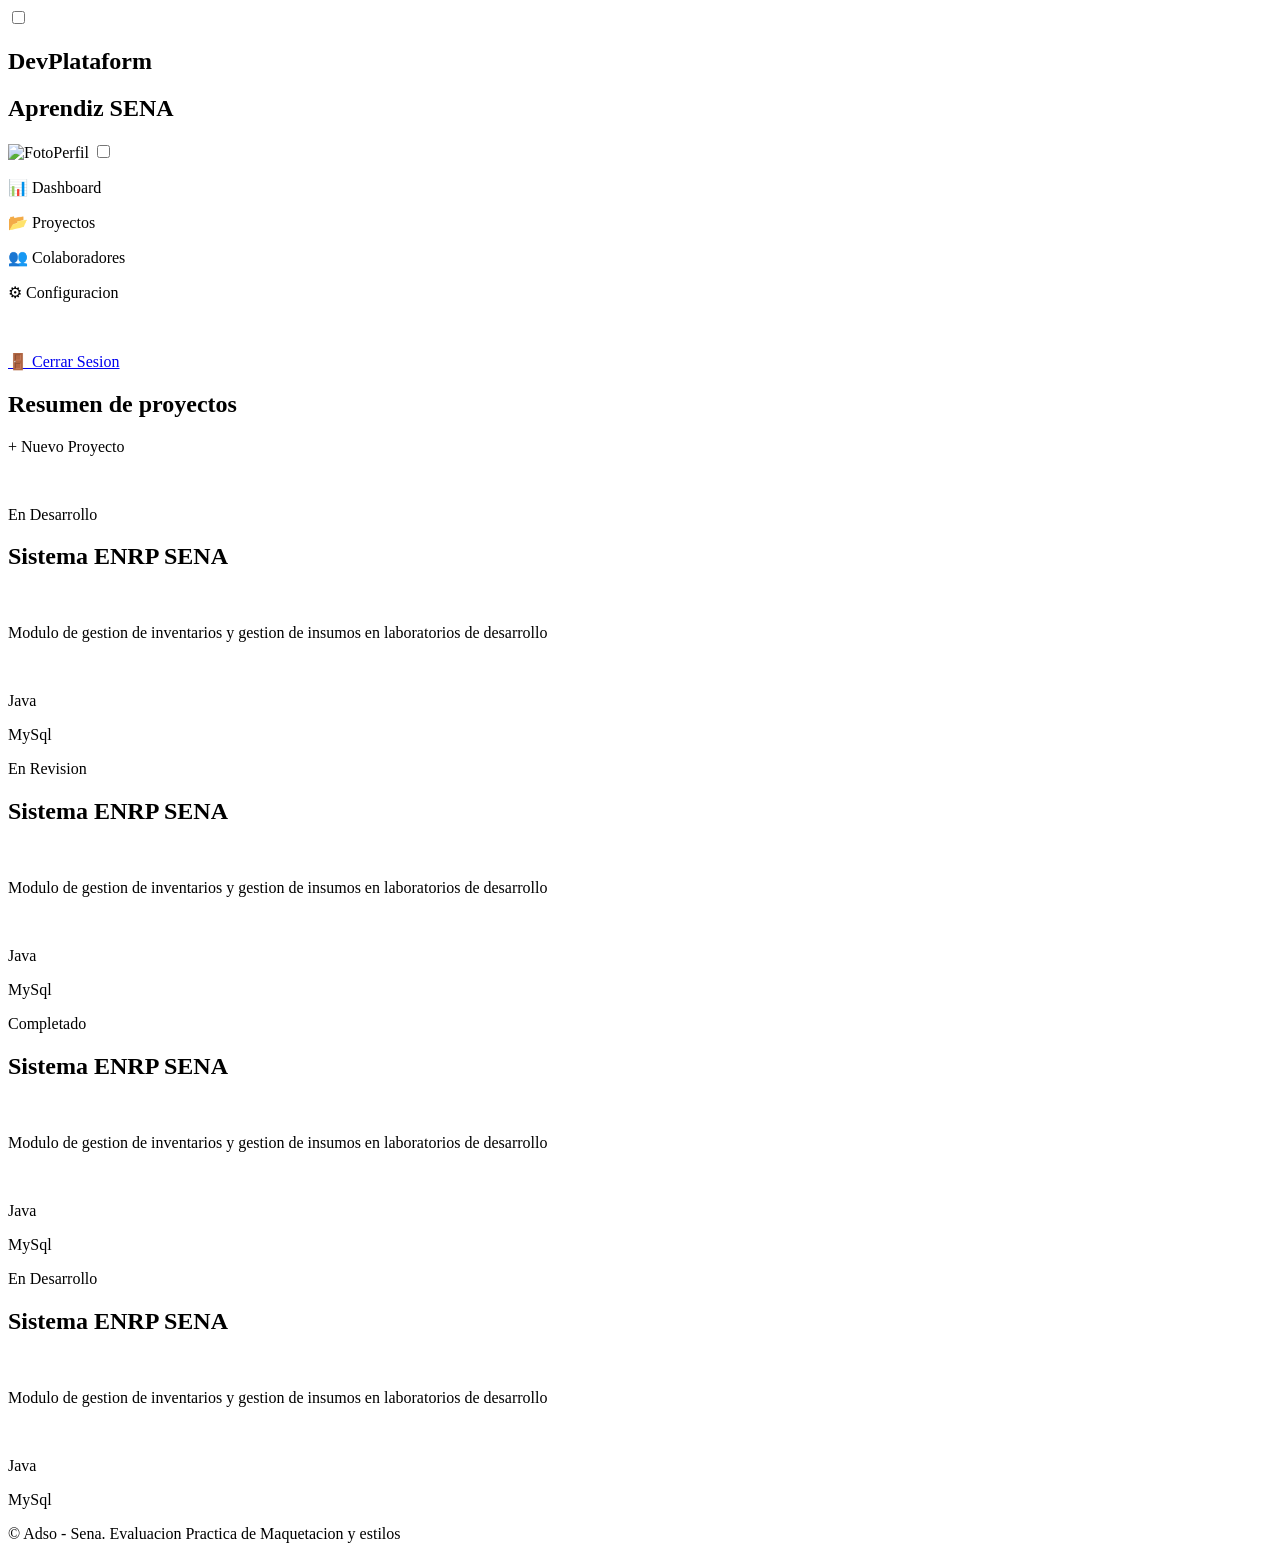
==== dashboard.html @ 69319ce9 "Update dashboard.html" ====
<!DOCTYPE html>
<html lang="en">
<head>
    <meta charset="UTF-8">
    <meta name="viewport" content="width=device-width, initial-scale=1.0">
    <title>dashboard</title>

    <link rel="stylesheet" href="/CSS/styles2.css">
</head>
<body>


    <div class="contenedorPrincipal">
    <nav class="barraNavegacion">
        <div class="seccionLogo">
            <input type="checkbox" class="desplegable">
            <h2> DevPlataform </h2>

        </div>

        <div class="seccionLogo">
            <h2>Aprendiz SENA</h2>
            <img src="/assets/img/perfil.jpg" alt="FotoPerfil">
            <input type="checkbox" class="tono">
        </div>
    </nav>

    <aside class="barraLateral">
        <a> <p><span>📊</span> Dashboard</p></a>
        <a> <p><span>📂</span> Proyectos</p></a>
        <a> <p><span>👥</span> Colaboradores</p></a>
        <a> <p><span>⚙</span> Configuracion</p></a>
        <br>
        <a class="cerrarSesion" href="/index.html"> <p><span>🚪</span> Cerrar Sesion</p></a>
    </aside>

    <main>
        <section class="seccionProyecto">
            <h1> Resumen de proyectos </h1>
            <a class="btn"> <p>+ Nuevo Proyecto</p></a>
        </section>
        <br>
        <section class="carrusel">
            <article>
                <p class="etiqueta Desarollo">En Desarrollo</p>
                <h2>Sistema ENRP SENA</h2>
                <br>
                <p> Modulo de gestion de inventarios y gestion de insumos en laboratorios de desarrollo</p>
                <br>
                <div class="seccionEtiquetas">
                    <p>Java</p>
                    <p>MySql</p>
                </div>
            </article>

            <article>
                <p class="etiqueta Revision">En Revision</p>
                <h2>Sistema ENRP SENA</h2>
                <br>
                <p> Modulo de gestion de inventarios y gestion de insumos en laboratorios de desarrollo</p>
                <br>
                <div class="seccionEtiquetas">
                    <p>Java</p>
                    <p>MySql</p>
                </div>
            </article>

            <article>
                <p class="etiqueta Completado">Completado</p>
                <h2>Sistema ENRP SENA</h2>
                <br>
                <p> Modulo de gestion de inventarios y gestion de insumos en laboratorios de desarrollo</p>
                <br>
                <div class="seccionEtiquetas">
                    <p>Java</p>
                    <p>MySql</p>
                </div>
            </article>

            <article>
                <p class="etiqueta Desarollo">En Desarrollo</p>
                <h2>Sistema ENRP SENA</h2>
                <br>
                <p> Modulo de gestion de inventarios y gestion de insumos en laboratorios de desarrollo</p>
                <br>
                <div class="seccionEtiquetas">
                    <p>Java</p>
                    <p>MySql</p>
                </div>
            </article>
        </section>
    </main>
    

    <footer>
        <p> &copy; Adso - Sena. Evaluacion Practica de Maquetacion y estilos</p>
    </footer>

</div>

</body>
</html>
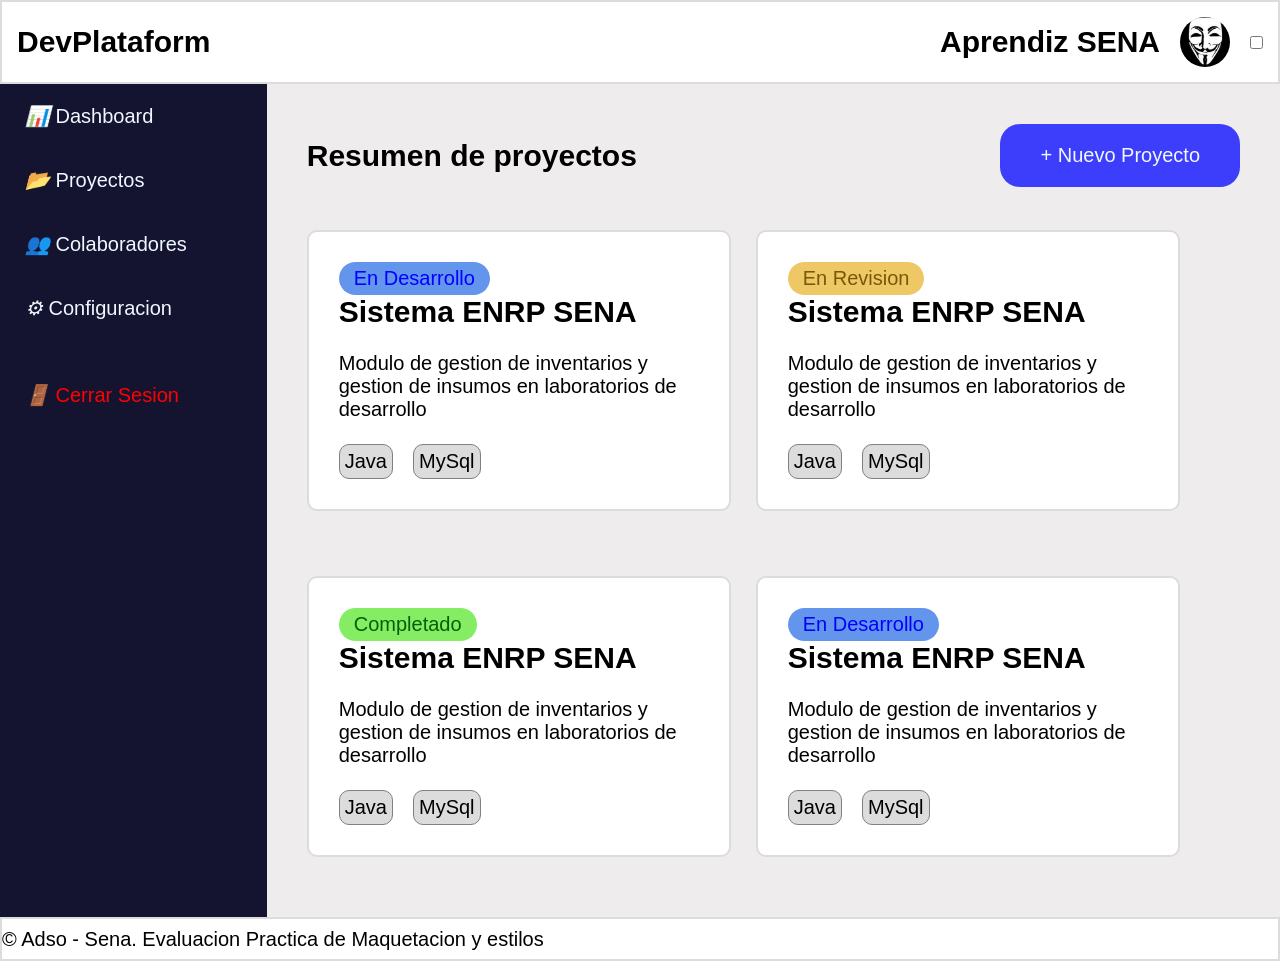
==== commit 2f6096d2: "Archivo Creado" ====
--- a/dashboard.html
+++ b/dashboard.html
@@ -5,7 +5,7 @@
     <meta name="viewport" content="width=device-width, initial-scale=1.0">
     <title>dashboard</title>
 
-    <link rel="stylesheet" href="/CSS/styles2.css">
+    <link rel="stylesheet" href="/css/styles2.css">
 </head>
 <body>
 
--- a/css/styles2.css
+++ b/css/styles2.css
@@ -0,0 +1,277 @@
+* {
+    margin: 0;
+    padding: 0;
+    
+}
+
+html {
+    height: 100vh;
+}
+
+
+body{
+    height: 100%;
+}
+
+.contenedorPrincipal {
+    background-color: gainsboro;
+    display: grid;
+
+    grid-template-columns: auto 9fr;
+    grid-template-rows: max-content auto max-content;
+    
+
+    grid-template-areas: "navegacion navegacion"
+    "lateral main"
+    "footer footer";
+
+
+    font-size: 20px;
+
+    font-family:Arial;
+
+    height: 100vh;
+
+
+}
+
+
+
+
+.barraNavegacion{
+    grid-area: navegacion;
+    display: flex;
+    justify-content: space-between;
+
+    align-items: center;
+
+    background-color: white;
+    padding: 15px;
+
+    height: max-content;
+
+    border: 2px gainsboro solid;
+}
+
+.barraNavegacion img {
+    height: 50px;
+    width: 50px;
+    border-radius: 200px;
+
+    object-fit: cover;
+}
+
+.seccionLogo{
+    display: flex;
+    align-items: center;
+    gap: 20px;
+}
+
+.barraLateral{
+    grid-area: lateral;
+    display: flex;
+    flex-direction: column;
+
+    background-color:rgb(20, 20, 48);
+
+    color: aliceblue;
+}
+
+.barraLateral a{
+    padding: 20px;
+    padding-right: 80px;
+    transition: 0.4s;
+    border-left: 5px rgb(20, 20, 48) solid;
+}
+
+
+.barraLateral a:hover{
+    background-color: rgb(78, 78, 250);
+    border-left: 5px blue solid;
+    transition: 0.4s;
+}
+
+.btn:hover{
+    background-color: rgb(156, 156, 255);
+    transition: 0.4s;
+}
+
+.btn {
+    transition: 0.4s;
+}
+
+main {
+    grid-area: main;
+    background-color: rgb(238, 236, 236);
+    display: flex;
+    flex-direction: column;
+    padding: 40px;
+}
+
+.seccionProyecto{
+    display: flex;
+    justify-content: space-between;
+    align-items: center;
+}
+
+.seccionProyecto a{
+    background-color: rgb(61, 61, 252);
+    padding-left: 40px;
+    padding-right: 40px;
+    padding-bottom: 20px;
+    padding-top: 20px;
+    color: aliceblue;
+    border-radius: 20px;
+}
+
+.carrusel {
+    display: flex;
+    flex-direction: row;
+    flex-wrap: wrap;
+    gap: 25px
+}
+.carrusel article {
+    background-color: white;
+    padding: 30px;
+    width: 360px;
+    border-radius: 10px;
+    border: 2px gainsboro solid;
+
+    margin-top: 20px;
+    margin-bottom: 20px;
+    transition: 0.4s;
+}
+
+.carrusel article:hover {
+    transform: translateY(-10px);
+    transition: 0.4s;
+}
+
+.etiqueta {
+    padding: 5px;
+    padding-left: 15px;
+    padding-right: 15px;
+    width: max-content;
+    border-radius: 40px;
+
+
+}
+
+.Desarollo{
+    background-color:cornflowerblue;
+    color: blue;
+}
+
+.Revision{
+    background-color:rgb(237, 200, 100);
+    color: rgb(119, 89, 8);
+}
+
+.Completado{
+    background-color:rgb(132, 237, 100);
+    color: rgb(6, 95, 6);
+}
+
+.seccionEtiquetas {
+    display: flex;
+    gap: 20px;
+}
+
+.seccionEtiquetas p {
+    background-color:gainsboro;
+    padding: 5px;
+    border: 1px gray solid;
+    border-radius: 10px;
+}
+
+.cerrarSesion {
+    color: red;
+    text-decoration: none;
+}
+
+
+.desplegable {
+    display: none;
+}
+
+
+
+@media (max-width: 768px) {
+    .barraLateral{
+        display: none;
+    }
+    
+    
+    .contenedorPrincipal {
+        display: flex;
+        flex-direction: column;
+    }
+
+    .seccionProyecto {
+        flex-direction: column;
+        gap: 40px;
+        align-items:baseline;
+    }
+
+    .desplegable{
+        display: block;
+    }
+
+    
+    }
+
+
+span {
+    font-style: italic;
+}
+
+
+footer {
+    grid-area: footer;
+    height: max-content;
+    border: 2px gainsboro solid;
+    background-color: white;
+    height: 40px;
+    justify-items: center;
+    align-content: center;
+}
+
+
+
+
+
+body:has(.desplegable:checked) .barraLateral{
+    display: flex;
+}
+
+
+
+body:has(.tono:checked) main {
+    background-color: rgba(41, 1, 78, 0.863);
+    color: white;
+}
+
+body:has(.tono:checked) .barraNavegacion {
+    background-color: rgba(3, 0, 46, 0.863);
+    color: white;
+    border: 1px darkblue solid;
+}
+
+body:has(.tono:checked) main {
+    background-color: rgba(41, 1, 78, 0.863);
+}
+
+body:has(.tono:checked) article {
+    background-color: rgba(46, 31, 129, 0.863);
+    border: 1px darkblue solid;
+}
+
+body:has(.tono:checked) footer {
+    background-color: rgba(3, 0, 46, 0.863);
+    color: white;
+    border: 1px darkblue solid;
+}
+
+body:has(.tono:checked) .seccionEtiquetas {
+    color: black;
+}
